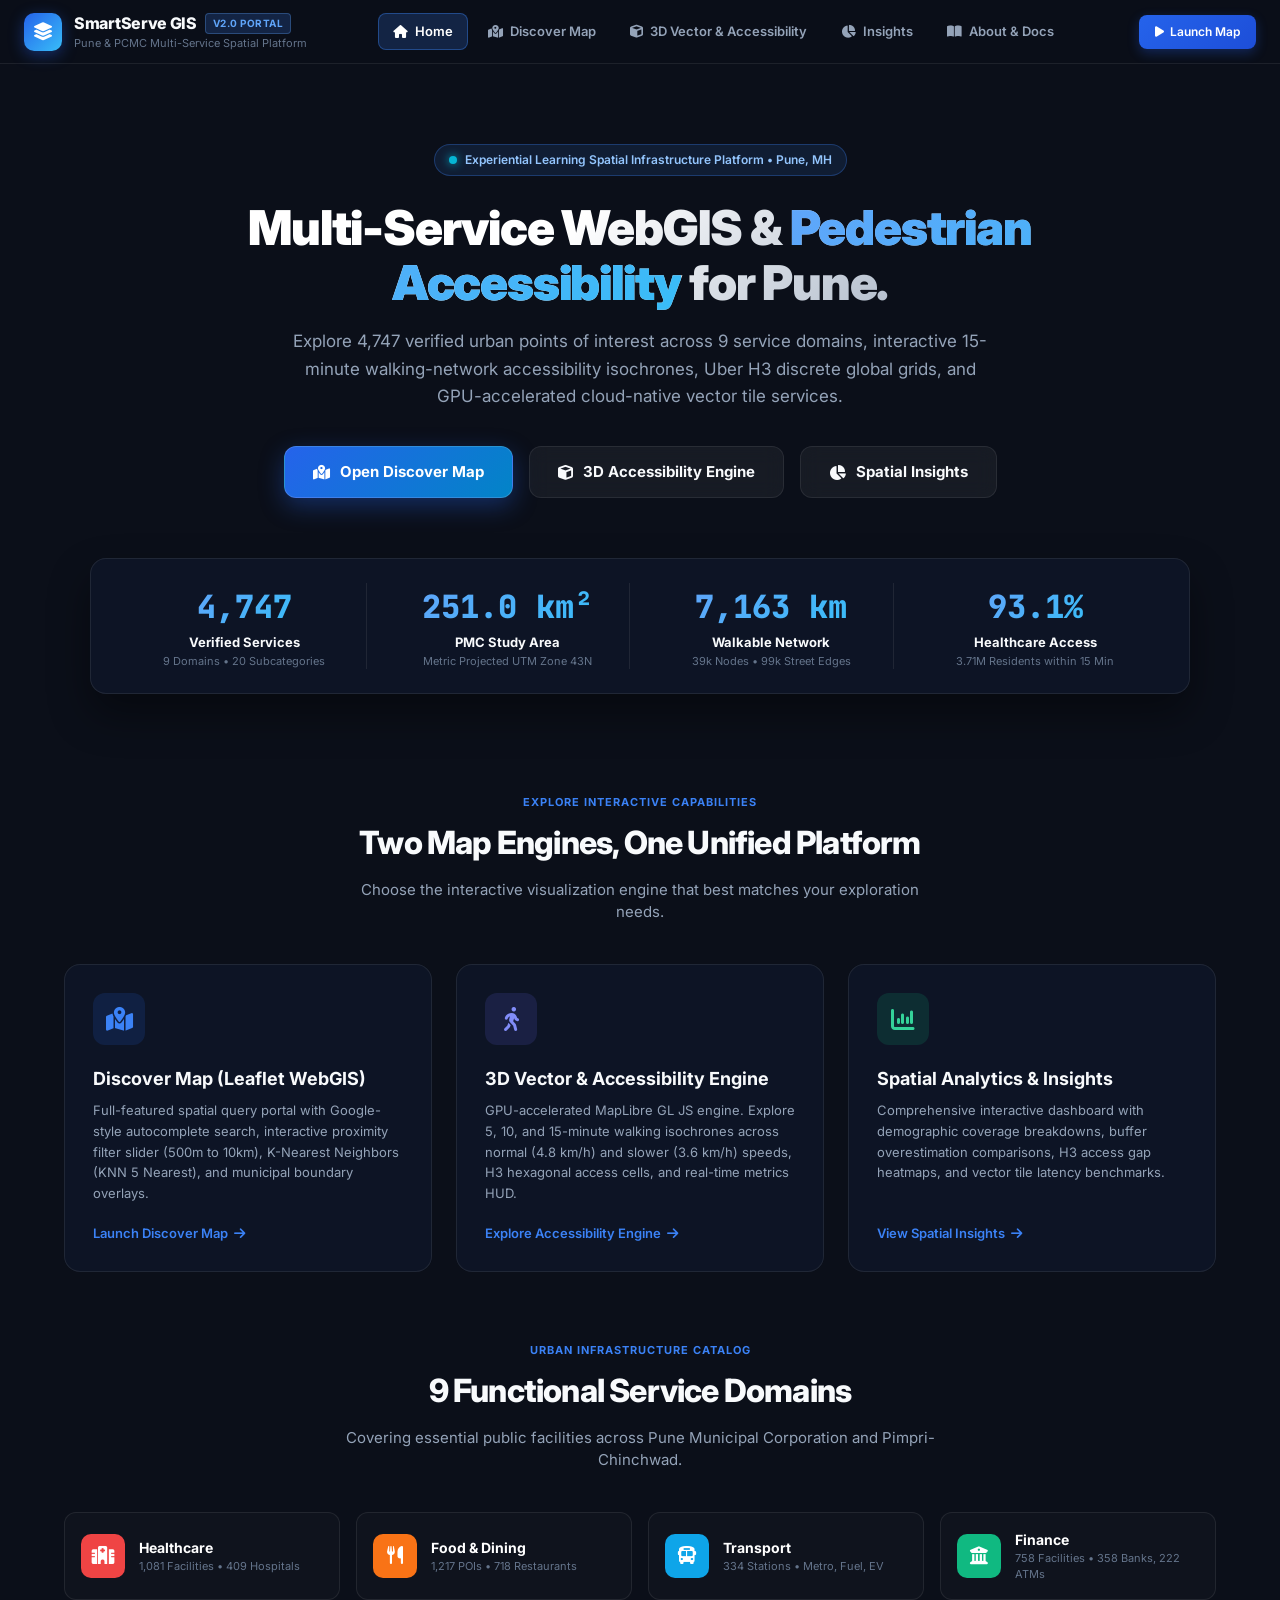
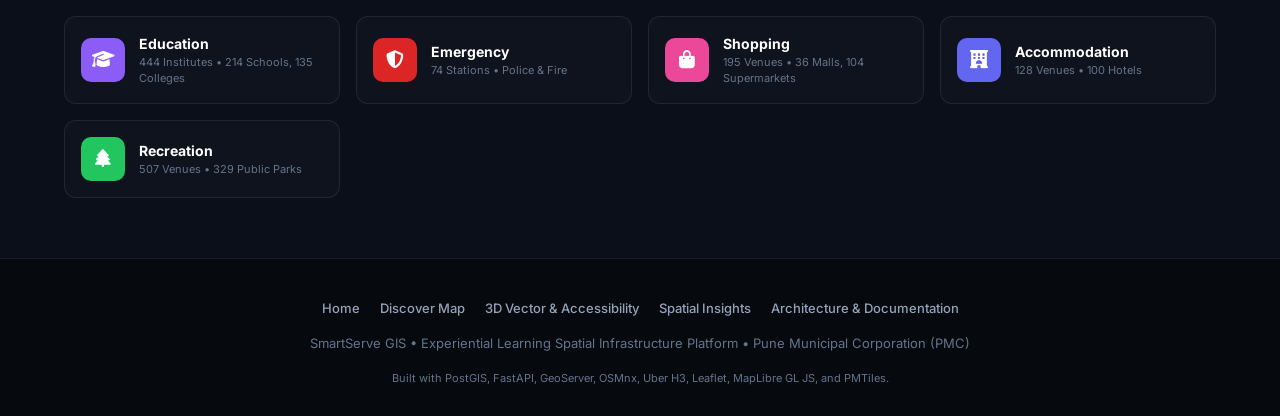
==== index.html @ 46ee6c57 "feat: complete SmartServe GIS multi-page WebGIS portal" ====
<!DOCTYPE html>
<html lang="en">
<head>
  <meta charset="UTF-8">
  <meta name="viewport" content="width=device-width, initial-scale=1.0">
  <title>SmartServe GIS – Pune & PCMC Location-Based Multi-Service WebGIS Portal</title>
  <meta name="description" content="Enterprise WebGIS Portal for Pune Municipal Corporation (PMC) and PCMC. 4,747 POIs, 9 service domains, 15-minute walking network isochrones, and H3 hexagonal spatial analytics.">

  <!-- Google Fonts: Inter & JetBrains Mono -->
  <link rel="preconnect" href="https://fonts.googleapis.com">
  <link rel="preconnect" href="https://fonts.gstatic.com" crossorigin>
  <link href="https://fonts.googleapis.com/css2?family=Inter:wght@400;500;600;700;800;900&family=JetBrains+Mono:wght@400;500;600;700&display=swap" rel="stylesheet">

  <!-- FontAwesome 6 Icons -->
  <link rel="stylesheet" href="https://cdnjs.cloudflare.com/ajax/libs/font-awesome/6.5.1/css/all.min.css">

  <!-- Custom Portal Stylesheet -->
  <link rel="stylesheet" href="css/portal.css">
</head>
<body>

  <!-- 1. TOP GLOBAL NAVIGATION -->
  <nav class="portal-navbar">
    <a href="index.html" class="nav-brand">
      <div class="nav-logo">
        <i class="fa-solid fa-layer-group"></i>
      </div>
      <div class="nav-title-group">
        <div class="nav-title">
          SmartServe GIS <span class="nav-badge">v2.0 Portal</span>
        </div>
        <div class="nav-subtitle">Pune &amp; PCMC Multi-Service Spatial Platform</div>
      </div>
    </a>

    <div class="nav-links">
      <a href="index.html" class="nav-link active">
        <i class="fa-solid fa-house"></i> Home
      </a>
      <a href="discover.html" class="nav-link">
        <i class="fa-solid fa-map-location-dot"></i> Discover Map
      </a>
      <a href="accessibility.html" class="nav-link">
        <i class="fa-solid fa-cube"></i> 3D Vector &amp; Accessibility
      </a>
      <a href="insights.html" class="nav-link">
        <i class="fa-solid fa-chart-pie"></i> Insights
      </a>
      <a href="about.html" class="nav-link">
        <i class="fa-solid fa-book-open"></i> About &amp; Docs
      </a>
    </div>

    <div class="nav-actions">
      <a href="discover.html" class="btn-launch-map">
        <i class="fa-solid fa-play"></i> Launch Map
      </a>
    </div>
  </nav>

  <!-- 2. MAIN BODY CONTENT -->
  <main class="portal-main">

    <!-- HERO SECTION -->
    <section class="hero-section">
      <div class="hero-pill">
        <span class="hero-pill-dot"></span>
        <span>Experiential Learning Spatial Infrastructure Platform &bull; Pune, MH</span>
      </div>

      <h1 class="hero-title">
        Multi-Service WebGIS &amp; <span>Pedestrian Accessibility</span> for Pune.
      </h1>

      <p class="hero-subtitle">
        Explore 4,747 verified urban points of interest across 9 service domains, interactive 15-minute walking-network accessibility isochrones, Uber H3 discrete global grids, and GPU-accelerated cloud-native vector tile services.
      </p>

      <div class="hero-cta-group">
        <a href="discover.html" class="btn-hero-primary">
          <i class="fa-solid fa-map-location-dot"></i> Open Discover Map
        </a>
        <a href="accessibility.html" class="btn-hero-secondary">
          <i class="fa-solid fa-cube"></i> 3D Accessibility Engine
        </a>
        <a href="insights.html" class="btn-hero-secondary">
          <i class="fa-solid fa-chart-pie"></i> Spatial Insights
        </a>
      </div>
    </section>

    <!-- METRICS STRIP -->
    <section class="stats-strip">
      <div class="stat-box">
        <div class="stat-num">4,747</div>
        <div class="stat-title">Verified Services</div>
        <div class="stat-desc">9 Domains &bull; 20 Subcategories</div>
      </div>
      <div class="stat-box">
        <div class="stat-num">251.0 km²</div>
        <div class="stat-title">PMC Study Area</div>
        <div class="stat-desc">Metric Projected UTM Zone 43N</div>
      </div>
      <div class="stat-box">
        <div class="stat-num">7,163 km</div>
        <div class="stat-title">Walkable Network</div>
        <div class="stat-desc">39k Nodes &bull; 99k Street Edges</div>
      </div>
      <div class="stat-box">
        <div class="stat-num">93.1%</div>
        <div class="stat-title">Healthcare Access</div>
        <div class="stat-desc">3.71M Residents within 15 Min</div>
      </div>
    </section>

    <!-- 3 PRIMARY PORTAL CARDS -->
    <section class="section-container">
      <div class="section-header">
        <div class="section-tag">Explore Interactive Capabilities</div>
        <h2 class="section-title">Two Map Engines, One Unified Platform</h2>
        <p class="section-subtitle">Choose the interactive visualization engine that best matches your exploration needs.</p>
      </div>

      <div class="grid-3">
        <!-- Card 1: Discover Map -->
        <a href="discover.html" class="feature-card">
          <div class="feature-icon-wrapper" style="background: rgba(37, 99, 235, 0.15); color: #3b82f6;">
            <i class="fa-solid fa-map-location-dot"></i>
          </div>
          <h3 class="feature-card-title">Discover Map (Leaflet WebGIS)</h3>
          <p class="feature-card-desc">
            Full-featured spatial query portal with Google-style autocomplete search, interactive proximity filter slider (500m to 10km), K-Nearest Neighbors (KNN 5 Nearest), and municipal boundary overlays.
          </p>
          <div class="feature-card-link">
            <span>Launch Discover Map</span> <i class="fa-solid fa-arrow-right"></i>
          </div>
        </a>

        <!-- Card 2: 3D Vector & Accessibility -->
        <a href="accessibility.html" class="feature-card">
          <div class="feature-icon-wrapper" style="background: rgba(99, 102, 241, 0.15); color: #818cf8;">
            <i class="fa-solid fa-person-walking"></i>
          </div>
          <h3 class="feature-card-title">3D Vector &amp; Accessibility Engine</h3>
          <p class="feature-card-desc">
            GPU-accelerated MapLibre GL JS engine. Explore 5, 10, and 15-minute walking isochrones across normal (4.8 km/h) and slower (3.6 km/h) speeds, H3 hexagonal access cells, and real-time metrics HUD.
          </p>
          <div class="feature-card-link">
            <span>Explore Accessibility Engine</span> <i class="fa-solid fa-arrow-right"></i>
          </div>
        </a>

        <!-- Card 3: Spatial Insights -->
        <a href="insights.html" class="feature-card">
          <div class="feature-icon-wrapper" style="background: rgba(16, 185, 129, 0.15); color: #34d399;">
            <i class="fa-solid fa-chart-column"></i>
          </div>
          <h3 class="feature-card-title">Spatial Analytics &amp; Insights</h3>
          <p class="feature-card-desc">
            Comprehensive interactive dashboard with demographic coverage breakdowns, buffer overestimation comparisons, H3 access gap heatmaps, and vector tile latency benchmarks.
          </p>
          <div class="feature-card-link">
            <span>View Spatial Insights</span> <i class="fa-solid fa-arrow-right"></i>
          </div>
        </a>
      </div>
    </section>

    <!-- SERVICE DOMAINS SHOWCASE -->
    <section class="section-container" style="padding-top: 10px;">
      <div class="section-header">
        <div class="section-tag">Urban Infrastructure Catalog</div>
        <h2 class="section-title">9 Functional Service Domains</h2>
        <p class="section-subtitle">Covering essential public facilities across Pune Municipal Corporation and Pimpri-Chinchwad.</p>
      </div>

      <div class="categories-showcase-grid">
        <div class="category-showcase-card">
          <div class="cat-icon-circle" style="background: #ef4444;">
            <i class="fa-solid fa-hospital"></i>
          </div>
          <div>
            <div class="cat-info-name">Healthcare</div>
            <div class="cat-info-count">1,081 Facilities &bull; 409 Hospitals</div>
          </div>
        </div>

        <div class="category-showcase-card">
          <div class="cat-icon-circle" style="background: #f97316;">
            <i class="fa-solid fa-utensils"></i>
          </div>
          <div>
            <div class="cat-info-name">Food &amp; Dining</div>
            <div class="cat-info-count">1,217 POIs &bull; 718 Restaurants</div>
          </div>
        </div>

        <div class="category-showcase-card">
          <div class="cat-icon-circle" style="background: #0ea5e9;">
            <i class="fa-solid fa-bus"></i>
          </div>
          <div>
            <div class="cat-info-name">Transport</div>
            <div class="cat-info-count">334 Stations &bull; Metro, Fuel, EV</div>
          </div>
        </div>

        <div class="category-showcase-card">
          <div class="cat-icon-circle" style="background: #10b981;">
            <i class="fa-solid fa-building-columns"></i>
          </div>
          <div>
            <div class="cat-info-name">Finance</div>
            <div class="cat-info-count">758 Facilities &bull; 358 Banks, 222 ATMs</div>
          </div>
        </div>

        <div class="category-showcase-card">
          <div class="cat-icon-circle" style="background: #8b5cf6;">
            <i class="fa-solid fa-graduation-cap"></i>
          </div>
          <div>
            <div class="cat-info-name">Education</div>
            <div class="cat-info-count">444 Institutes &bull; 214 Schools, 135 Colleges</div>
          </div>
        </div>

        <div class="category-showcase-card">
          <div class="cat-icon-circle" style="background: #dc2626;">
            <i class="fa-solid fa-shield-halved"></i>
          </div>
          <div>
            <div class="cat-info-name">Emergency</div>
            <div class="cat-info-count">74 Stations &bull; Police &amp; Fire</div>
          </div>
        </div>

        <div class="category-showcase-card">
          <div class="cat-icon-circle" style="background: #ec4899;">
            <i class="fa-solid fa-bag-shopping"></i>
          </div>
          <div>
            <div class="cat-info-name">Shopping</div>
            <div class="cat-info-count">195 Venues &bull; 36 Malls, 104 Supermarkets</div>
          </div>
        </div>

        <div class="category-showcase-card">
          <div class="cat-icon-circle" style="background: #6366f1;">
            <i class="fa-solid fa-hotel"></i>
          </div>
          <div>
            <div class="cat-info-name">Accommodation</div>
            <div class="cat-info-count">128 Venues &bull; 100 Hotels</div>
          </div>
        </div>

        <div class="category-showcase-card">
          <div class="cat-icon-circle" style="background: #22c55e;">
            <i class="fa-solid fa-tree"></i>
          </div>
          <div>
            <div class="cat-info-name">Recreation</div>
            <div class="cat-info-count">507 Venues &bull; 329 Public Parks</div>
          </div>
        </div>
      </div>
    </section>

  </main>

  <!-- 3. FOOTER -->
  <footer class="portal-footer">
    <div class="footer-content">
      <div class="footer-links">
        <a href="index.html">Home</a>
        <a href="discover.html">Discover Map</a>
        <a href="accessibility.html">3D Vector &amp; Accessibility</a>
        <a href="insights.html">Spatial Insights</a>
        <a href="about.html">Architecture &amp; Documentation</a>
      </div>
      <div>
        SmartServe GIS &bull; Experiential Learning Spatial Infrastructure Platform &bull; Pune Municipal Corporation (PMC)
      </div>
      <div style="font-size: 11px; color: var(--text-muted);">
        Built with PostGIS, FastAPI, GeoServer, OSMnx, Uber H3, Leaflet, MapLibre GL JS, and PMTiles.
      </div>
    </div>
  </footer>

</body>
</html>
---- css/portal.css ----
/* ============================================================================
   SmartServe GIS - Multi-Page WebGIS Portal Stylesheet
   Modern Glassmorphic Dark Design System for Pune & PCMC WebGIS
   ============================================================================ */

:root {
  --primary: #3b82f6;
  --primary-hover: #2563eb;
  --primary-light: rgba(59, 130, 246, 0.12);
  --accent-cyan: #06b6d4;
  --accent-indigo: #6366f1;
  --accent-purple: #8b5cf6;
  --accent-rose: #f43f5e;
  --accent-emerald: #10b981;
  --accent-amber: #f59e0b;

  --bg-darker: #06090e;
  --bg-dark: #0b0f19;
  --bg-card: rgba(15, 23, 42, 0.75);
  --bg-card-hover: rgba(30, 41, 59, 0.85);
  --border-color: rgba(255, 255, 255, 0.08);
  --border-highlight: rgba(59, 130, 246, 0.3);

  --text-primary: #f8fafc;
  --text-secondary: #94a3b8;
  --text-muted: #64748b;

  --font-sans: 'Inter', -apple-system, BlinkMacSystemFont, 'Segoe UI', Roboto, sans-serif;
  --font-mono: 'JetBrains Mono', monospace;
  --nav-height: 64px;
}

* {
  margin: 0;
  padding: 0;
  box-sizing: border-box;
}

body {
  font-family: var(--font-sans);
  background-color: var(--bg-dark);
  color: var(--text-primary);
  min-height: 100vh;
  display: flex;
  flex-direction: column;
  overflow-x: hidden;
  line-height: 1.5;
}

/* 1. UNIFIED PORTAL NAVIGATION BAR */
.portal-navbar {
  position: fixed;
  top: 0;
  left: 0;
  right: 0;
  height: var(--nav-height);
  background: rgba(11, 15, 25, 0.85);
  backdrop-filter: blur(20px);
  -webkit-backdrop-filter: blur(20px);
  border-bottom: 1px solid var(--border-color);
  display: flex;
  align-items: center;
  justify-content: space-between;
  padding: 0 24px;
  z-index: 10000;
  transition: all 0.3s ease;
}

.nav-brand {
  display: flex;
  align-items: center;
  gap: 12px;
  text-decoration: none;
  color: var(--text-primary);
}

.nav-logo {
  width: 38px;
  height: 38px;
  background: linear-gradient(135deg, #2563eb, #38bdf8);
  border-radius: 10px;
  display: flex;
  align-items: center;
  justify-content: center;
  font-size: 18px;
  color: #fff;
  box-shadow: 0 4px 15px rgba(37, 99, 235, 0.4);
}

.nav-title-group {
  display: flex;
  flex-direction: column;
}

.nav-title {
  font-size: 16px;
  font-weight: 800;
  letter-spacing: -0.3px;
  display: flex;
  align-items: center;
  gap: 8px;
}

.nav-badge {
  font-size: 10px;
  font-weight: 700;
  text-transform: uppercase;
  background: rgba(59, 130, 246, 0.2);
  color: #60a5fa;
  border: 1px solid rgba(96, 165, 250, 0.3);
  padding: 2px 7px;
  border-radius: 4px;
  letter-spacing: 0.5px;
}

.nav-subtitle {
  font-size: 11px;
  color: var(--text-muted);
}

/* Nav Links */
.nav-links {
  display: flex;
  align-items: center;
  gap: 6px;
}

.nav-link {
  color: var(--text-secondary);
  text-decoration: none;
  font-size: 13px;
  font-weight: 600;
  padding: 8px 14px;
  border-radius: 8px;
  display: flex;
  align-items: center;
  gap: 7px;
  transition: all 0.2s ease;
}

.nav-link:hover {
  color: var(--text-primary);
  background: rgba(255, 255, 255, 0.06);
}

.nav-link.active {
  color: #fff;
  background: rgba(59, 130, 246, 0.2);
  border: 1px solid rgba(59, 130, 246, 0.4);
}

.nav-actions {
  display: flex;
  align-items: center;
  gap: 12px;
}

.btn-launch-map {
  background: linear-gradient(135deg, #2563eb, #1d4ed8);
  color: #fff;
  border: none;
  font-size: 12px;
  font-weight: 600;
  padding: 8px 16px;
  border-radius: 8px;
  cursor: pointer;
  text-decoration: none;
  display: flex;
  align-items: center;
  gap: 6px;
  box-shadow: 0 4px 12px rgba(37, 99, 235, 0.3);
  transition: all 0.2s ease;
}

.btn-launch-map:hover {
  transform: translateY(-1px);
  box-shadow: 0 6px 18px rgba(37, 99, 235, 0.45);
}

/* 2. MAIN CONTENT WRAPPER */
.portal-main {
  margin-top: var(--nav-height);
  flex: 1;
  display: flex;
  flex-direction: column;
}

/* Fullscreen Map Page View */
.map-page-body {
  height: 100vh;
  overflow: hidden;
}

.map-page-body .portal-main {
  height: calc(100vh - var(--nav-height));
  margin-top: var(--nav-height);
}

.map-page-container {
  position: relative;
  width: 100%;
  height: 100%;
}

/* 3. HERO SECTION (HOME PAGE) */
.hero-section {
  position: relative;
  padding: 80px 24px 60px;
  max-width: 1200px;
  margin: 0 auto;
  text-align: center;
  display: flex;
  flex-direction: column;
  align-items: center;
}

.hero-pill {
  display: inline-flex;
  align-items: center;
  gap: 8px;
  background: rgba(59, 130, 246, 0.12);
  border: 1px solid rgba(59, 130, 246, 0.3);
  color: #93c5fd;
  font-size: 12px;
  font-weight: 600;
  padding: 6px 14px;
  border-radius: 20px;
  margin-bottom: 24px;
}

.hero-pill-dot {
  width: 8px;
  height: 8px;
  border-radius: 50%;
  background: var(--accent-cyan);
  box-shadow: 0 0 10px var(--accent-cyan);
}

.hero-title {
  font-size: 48px;
  font-weight: 900;
  letter-spacing: -1.2px;
  line-height: 1.15;
  margin-bottom: 18px;
  max-width: 850px;
  background: linear-gradient(135deg, #ffffff 40%, #94a3b8 100%);
  -webkit-background-clip: text;
  -webkit-text-fill-color: transparent;
}

.hero-title span {
  background: linear-gradient(135deg, #60a5fa, #38bdf8);
  -webkit-background-clip: text;
  -webkit-text-fill-color: transparent;
}

.hero-subtitle {
  font-size: 17px;
  color: var(--text-secondary);
  max-width: 720px;
  margin-bottom: 36px;
  line-height: 1.6;
}

.hero-cta-group {
  display: flex;
  align-items: center;
  gap: 16px;
  flex-wrap: wrap;
  justify-content: center;
}

.btn-hero-primary {
  background: linear-gradient(135deg, #2563eb, #0284c7);
  color: #fff;
  border: 1px solid rgba(255, 255, 255, 0.15);
  font-size: 15px;
  font-weight: 700;
  padding: 14px 28px;
  border-radius: 12px;
  text-decoration: none;
  display: inline-flex;
  align-items: center;
  gap: 10px;
  box-shadow: 0 8px 24px rgba(37, 99, 235, 0.35);
  transition: all 0.25s ease;
}

.btn-hero-primary:hover {
  transform: translateY(-2px);
  box-shadow: 0 12px 30px rgba(37, 99, 235, 0.5);
}

.btn-hero-secondary {
  background: rgba(255, 255, 255, 0.05);
  color: var(--text-primary);
  border: 1px solid var(--border-color);
  font-size: 15px;
  font-weight: 700;
  padding: 14px 28px;
  border-radius: 12px;
  text-decoration: none;
  display: inline-flex;
  align-items: center;
  gap: 10px;
  backdrop-filter: blur(10px);
  transition: all 0.25s ease;
}

.btn-hero-secondary:hover {
  background: rgba(255, 255, 255, 0.1);
  border-color: rgba(255, 255, 255, 0.25);
  transform: translateY(-2px);
}

/* 4. STATS COUNTER STRIP */
.stats-strip {
  max-width: 1100px;
  margin: 0 auto 60px;
  width: calc(100% - 48px);
  background: var(--bg-card);
  backdrop-filter: blur(20px);
  -webkit-backdrop-filter: blur(20px);
  border: 1px solid var(--border-color);
  border-radius: 16px;
  padding: 24px 32px;
  display: grid;
  grid-template-columns: repeat(4, 1fr);
  gap: 20px;
  box-shadow: 0 20px 40px rgba(0, 0, 0, 0.4);
}

.stat-box {
  display: flex;
  flex-direction: column;
  align-items: center;
  text-align: center;
  border-right: 1px solid var(--border-color);
}

.stat-box:last-child {
  border-right: none;
}

.stat-num {
  font-size: 32px;
  font-weight: 900;
  font-family: var(--font-mono);
  background: linear-gradient(135deg, #60a5fa, #38bdf8);
  -webkit-background-clip: text;
  -webkit-text-fill-color: transparent;
}

.stat-title {
  font-size: 13px;
  font-weight: 700;
  color: var(--text-primary);
  margin-top: 2px;
}

.stat-desc {
  font-size: 11px;
  color: var(--text-muted);
}

/* 5. FEATURE CARDS GRID */
.section-container {
  max-width: 1200px;
  margin: 0 auto;
  padding: 40px 24px 60px;
  width: 100%;
}

.section-header {
  text-align: center;
  margin-bottom: 40px;
}

.section-tag {
  font-size: 11px;
  font-weight: 700;
  text-transform: uppercase;
  color: var(--primary);
  letter-spacing: 1px;
  margin-bottom: 8px;
}

.section-title {
  font-size: 32px;
  font-weight: 800;
  letter-spacing: -0.8px;
  color: var(--text-primary);
  margin-bottom: 12px;
}

.section-subtitle {
  font-size: 15px;
  color: var(--text-secondary);
  max-width: 600px;
  margin: 0 auto;
}

.grid-3 {
  display: grid;
  grid-template-columns: repeat(3, 1fr);
  gap: 24px;
}

.feature-card {
  background: var(--bg-card);
  backdrop-filter: blur(16px);
  -webkit-backdrop-filter: blur(16px);
  border: 1px solid var(--border-color);
  border-radius: 16px;
  padding: 28px;
  display: flex;
  flex-direction: column;
  transition: all 0.3s cubic-bezier(0.4, 0, 0.2, 1);
  text-decoration: none;
  color: inherit;
}

.feature-card:hover {
  transform: translateY(-5px);
  border-color: var(--border-highlight);
  box-shadow: 0 16px 32px rgba(0, 0, 0, 0.4);
}

.feature-icon-wrapper {
  width: 52px;
  height: 52px;
  border-radius: 12px;
  display: flex;
  align-items: center;
  justify-content: center;
  font-size: 24px;
  margin-bottom: 20px;
}

.feature-card-title {
  font-size: 18px;
  font-weight: 700;
  margin-bottom: 8px;
  color: var(--text-primary);
}

.feature-card-desc {
  font-size: 13px;
  color: var(--text-secondary);
  line-height: 1.6;
  flex: 1;
}

.feature-card-link {
  font-size: 13px;
  font-weight: 600;
  color: var(--primary);
  display: inline-flex;
  align-items: center;
  gap: 6px;
  margin-top: 20px;
}

/* 6. CATEGORY BADGES GRID */
.categories-showcase-grid {
  display: grid;
  grid-template-columns: repeat(auto-fill, minmax(240px, 1fr));
  gap: 16px;
}

.category-showcase-card {
  background: rgba(255, 255, 255, 0.02);
  border: 1px solid var(--border-color);
  border-radius: 12px;
  padding: 16px;
  display: flex;
  align-items: center;
  gap: 14px;
  transition: all 0.2s ease;
}

.category-showcase-card:hover {
  background: rgba(255, 255, 255, 0.05);
  border-color: rgba(255, 255, 255, 0.2);
  transform: translateY(-2px);
}

.cat-icon-circle {
  width: 44px;
  height: 44px;
  border-radius: 10px;
  display: flex;
  align-items: center;
  justify-content: center;
  font-size: 18px;
  color: #fff;
  flex-shrink: 0;
}

.cat-info-name {
  font-size: 14px;
  font-weight: 700;
  color: #fff;
}

.cat-info-count {
  font-size: 11px;
  color: var(--text-muted);
}

/* 7. FOOTER */
.portal-footer {
  background: var(--bg-darker);
  border-top: 1px solid var(--border-color);
  padding: 40px 24px 30px;
  color: var(--text-muted);
  font-size: 13px;
  text-align: center;
  margin-top: auto;
}

.footer-content {
  max-width: 1200px;
  margin: 0 auto;
  display: flex;
  flex-direction: column;
  gap: 16px;
  align-items: center;
}

.footer-links {
  display: flex;
  gap: 20px;
  flex-wrap: wrap;
  justify-content: center;
}

.footer-links a {
  color: var(--text-secondary);
  text-decoration: none;
  font-weight: 500;
  transition: color 0.2s ease;
}

.footer-links a:hover {
  color: #fff;
}

/* Mobile Media Queries */
@media (max-width: 868px) {
  .nav-links {
    display: none;
  }
  .hero-title {
    font-size: 34px;
  }
  .stats-strip {
    grid-template-columns: repeat(2, 1fr);
  }
  .stat-box:nth-child(2) {
    border-right: none;
  }
  .grid-3 {
    grid-template-columns: 1fr;
  }
}
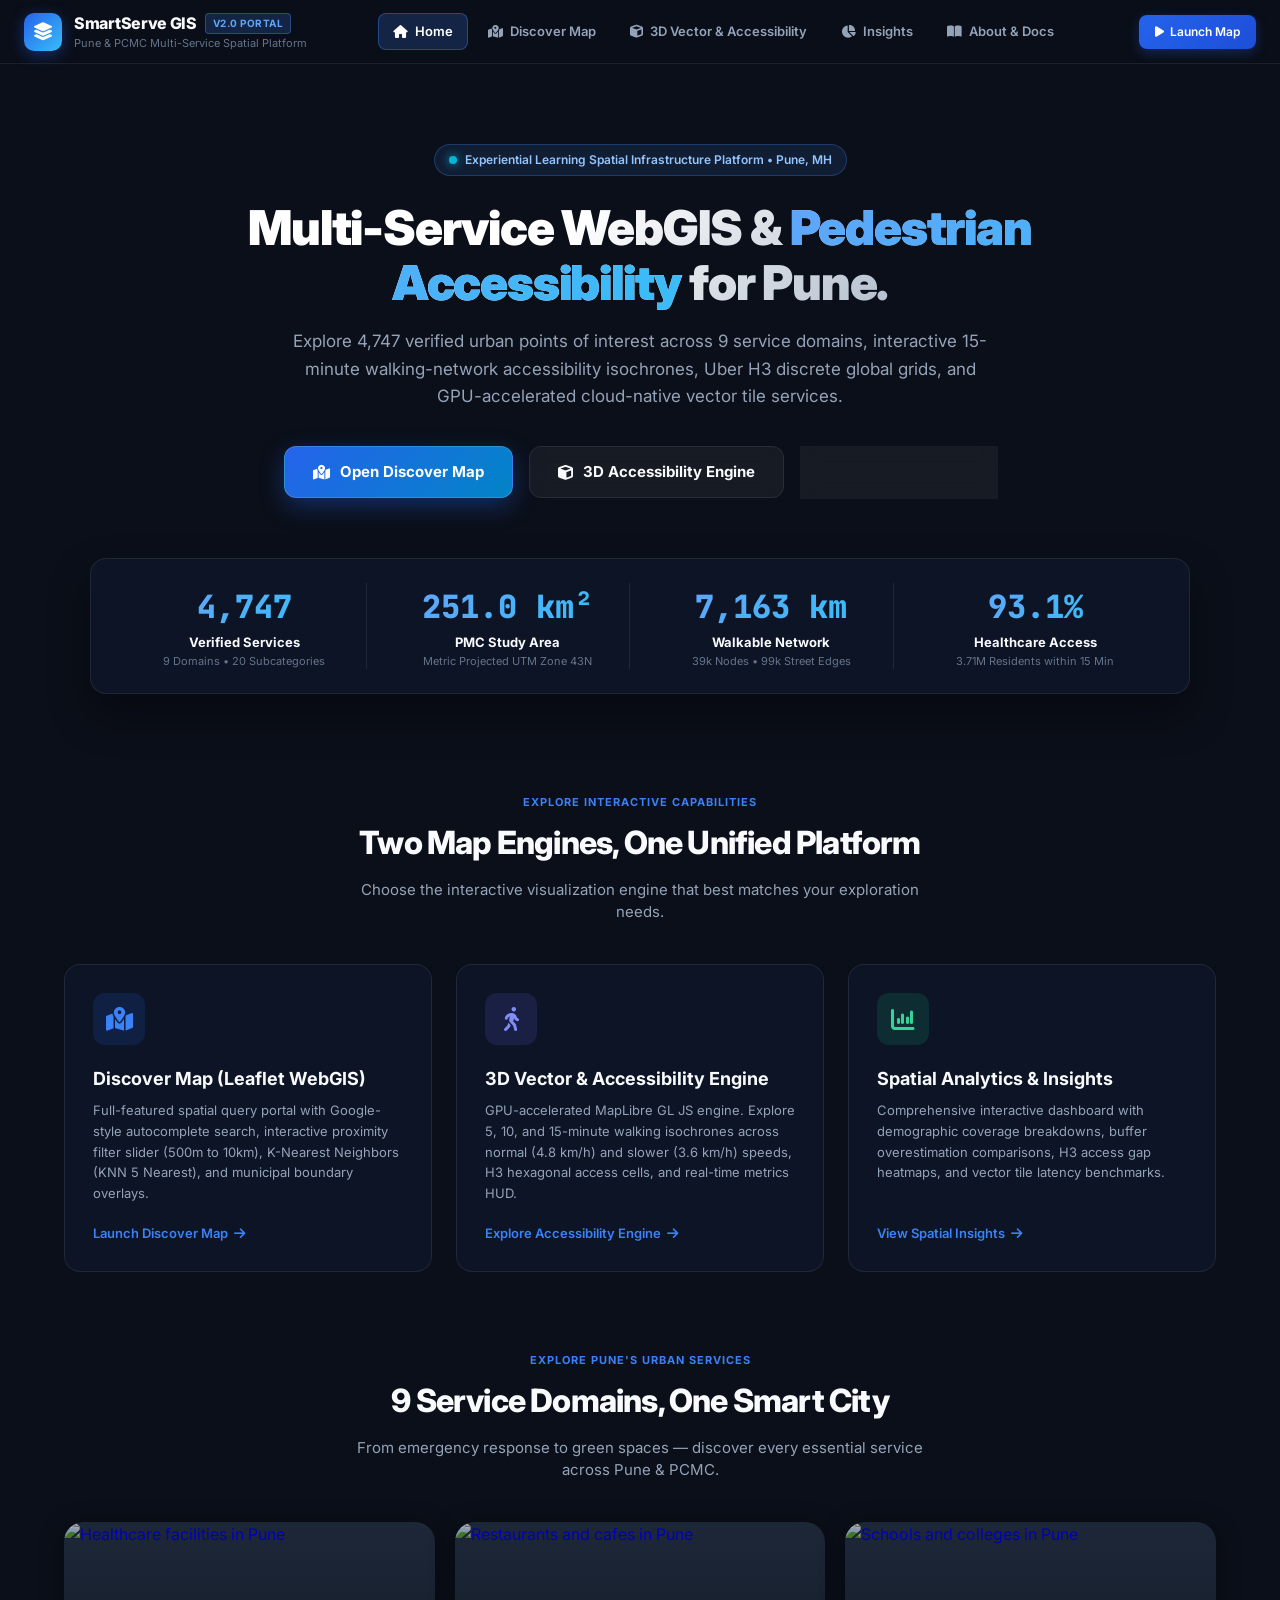
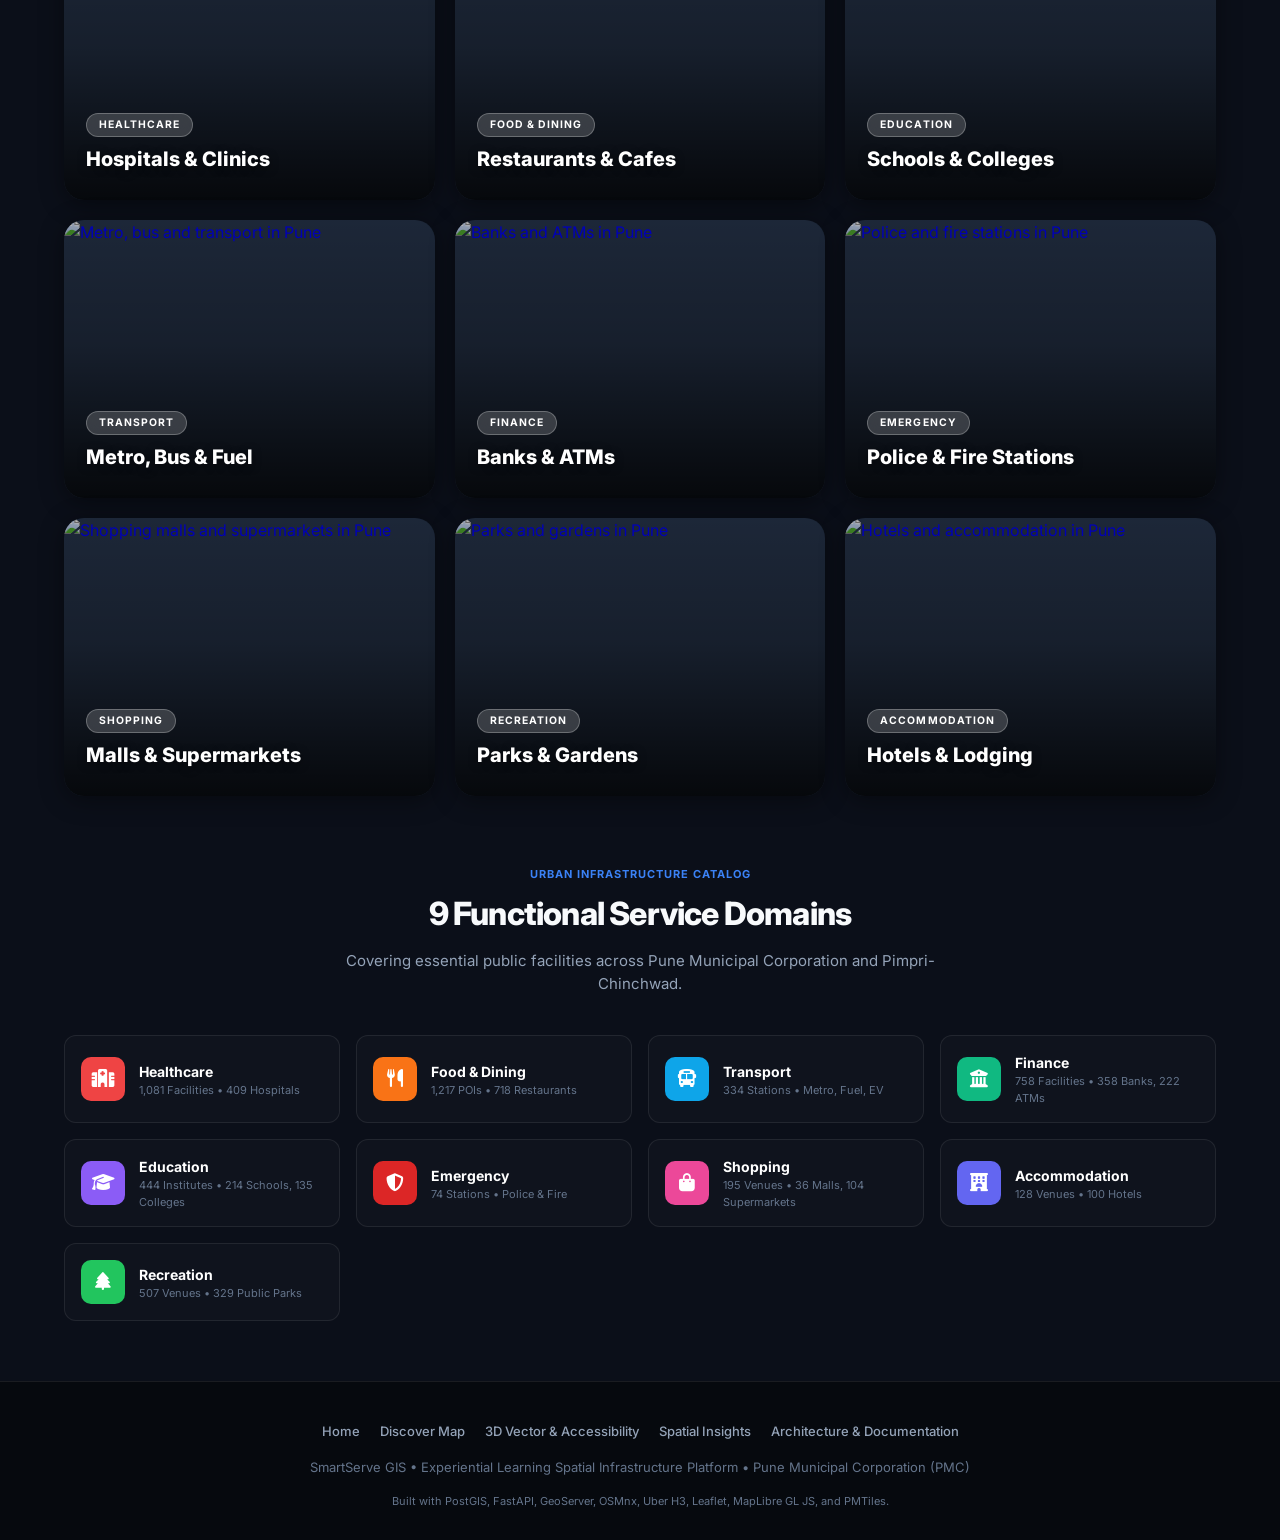
==== commit ea9ba499: "feat: add VibePune-style photo cards for all 9 service categories and deep linking" ====
--- a/index.html
+++ b/index.html
@@ -163,6 +163,129 @@
             <span>View Spatial Insights</span> <i class="fa-solid fa-arrow-right"></i>
           </div>
         </a>
+      </div>
+    </section>
+
+    <!-- ============================================================ -->
+    <!-- SERVICE PHOTO CARDS (VibePune-style) -->
+    <!-- ============================================================ -->
+    <section class="section-container service-photo-section">
+      <div class="section-header">
+        <div class="section-tag">Explore Pune's Urban Services</div>
+        <h2 class="section-title">9 Service Domains, One Smart City</h2>
+        <p class="section-subtitle">From emergency response to green spaces — discover every essential service across Pune &amp; PCMC.</p>
+      </div>
+
+      <div class="service-photo-grid">
+
+        <!-- 1. Healthcare -->
+        <a href="discover.html?cat=Healthcare" class="service-photo-card">
+          <img src="https://images.unsplash.com/photo-1519494026892-80bbd2d6fd0d?w=800&q=80&auto=format&fit=crop"
+               alt="Healthcare facilities in Pune" loading="lazy">
+          <div class="spc-overlay"></div>
+          <div class="spc-content">
+            <span class="spc-tag">HEALTHCARE</span>
+            <h3 class="spc-title">Hospitals &amp; Clinics</h3>
+            <p class="spc-desc">1,081 verified facilities — hospitals, clinics, and pharmacies mapped across PMC &amp; PCMC.</p>
+          </div>
+        </a>
+
+        <!-- 2. Food & Dining -->
+        <a href="discover.html?cat=Food" class="service-photo-card">
+          <img src="https://images.unsplash.com/photo-1555396273-367ea4eb4db5?w=800&q=80&auto=format&fit=crop"
+               alt="Restaurants and cafes in Pune" loading="lazy">
+          <div class="spc-overlay"></div>
+          <div class="spc-content">
+            <span class="spc-tag">FOOD &amp; DINING</span>
+            <h3 class="spc-title">Restaurants &amp; Cafes</h3>
+            <p class="spc-desc">1,217 dining spots — from Irani chai cafes and bakeries to rooftop restaurants and street food.</p>
+          </div>
+        </a>
+
+        <!-- 3. Education -->
+        <a href="discover.html?cat=Education" class="service-photo-card">
+          <img src="https://images.unsplash.com/photo-1562774053-701939374585?w=800&q=80&auto=format&fit=crop"
+               alt="Schools and colleges in Pune" loading="lazy">
+          <div class="spc-overlay"></div>
+          <div class="spc-content">
+            <span class="spc-tag">EDUCATION</span>
+            <h3 class="spc-title">Schools &amp; Colleges</h3>
+            <p class="spc-desc">444 institutes — 214 schools, 135 colleges &amp; engineering institutions across Pune's education hubs.</p>
+          </div>
+        </a>
+
+        <!-- 4. Transport -->
+        <a href="discover.html?cat=Transport" class="service-photo-card">
+          <img src="https://images.unsplash.com/photo-1596237563267-84ffd99c80e1?w=800&q=80&auto=format&fit=crop"
+               alt="Metro, bus and transport in Pune" loading="lazy">
+          <div class="spc-overlay"></div>
+          <div class="spc-content">
+            <span class="spc-tag">TRANSPORT</span>
+            <h3 class="spc-title">Metro, Bus &amp; Fuel</h3>
+            <p class="spc-desc">334 transit nodes — metro stations, PMPML bus stops, petrol pumps &amp; EV charging stations.</p>
+          </div>
+        </a>
+
+        <!-- 5. Finance -->
+        <a href="discover.html?cat=Finance" class="service-photo-card">
+          <img src="https://images.unsplash.com/photo-1541354329998-f4d9a9f9297f?w=800&q=80&auto=format&fit=crop"
+               alt="Banks and ATMs in Pune" loading="lazy">
+          <div class="spc-overlay"></div>
+          <div class="spc-content">
+            <span class="spc-tag">FINANCE</span>
+            <h3 class="spc-title">Banks &amp; ATMs</h3>
+            <p class="spc-desc">758 financial nodes — 358 bank branches and 222 ATMs for seamless urban financial access.</p>
+          </div>
+        </a>
+
+        <!-- 6. Emergency -->
+        <a href="discover.html?cat=Emergency" class="service-photo-card">
+          <img src="https://images.unsplash.com/photo-1587745416684-47953f16f02f?w=800&q=80&auto=format&fit=crop"
+               alt="Police and fire stations in Pune" loading="lazy">
+          <div class="spc-overlay"></div>
+          <div class="spc-content">
+            <span class="spc-tag">EMERGENCY</span>
+            <h3 class="spc-title">Police &amp; Fire Stations</h3>
+            <p class="spc-desc">74 emergency stations — Pune Police chowkis and fire brigade response points citywide.</p>
+          </div>
+        </a>
+
+        <!-- 7. Shopping -->
+        <a href="discover.html?cat=Shopping" class="service-photo-card">
+          <img src="https://images.unsplash.com/photo-1483985988355-763728e1935b?w=800&q=80&auto=format&fit=crop"
+               alt="Shopping malls and supermarkets in Pune" loading="lazy">
+          <div class="spc-overlay"></div>
+          <div class="spc-content">
+            <span class="spc-tag">SHOPPING</span>
+            <h3 class="spc-title">Malls &amp; Supermarkets</h3>
+            <p class="spc-desc">195 retail venues — 36 shopping malls and 104 supermarkets for urban retail convenience.</p>
+          </div>
+        </a>
+
+        <!-- 8. Recreation & Parks -->
+        <a href="discover.html?cat=Recreation" class="service-photo-card">
+          <img src="https://images.unsplash.com/photo-1500534314209-a25ddb2bd429?w=800&q=80&auto=format&fit=crop"
+               alt="Parks and gardens in Pune" loading="lazy">
+          <div class="spc-overlay"></div>
+          <div class="spc-content">
+            <span class="spc-tag">RECREATION</span>
+            <h3 class="spc-title">Parks &amp; Gardens</h3>
+            <p class="spc-desc">507 green spaces — 329 public parks and botanical gardens for Pune's outdoor lifestyle.</p>
+          </div>
+        </a>
+
+        <!-- 9. Accommodation -->
+        <a href="discover.html?cat=Accommodation" class="service-photo-card">
+          <img src="https://images.unsplash.com/photo-1566073771259-6a8506099945?w=800&q=80&auto=format&fit=crop"
+               alt="Hotels and accommodation in Pune" loading="lazy">
+          <div class="spc-overlay"></div>
+          <div class="spc-content">
+            <span class="spc-tag">ACCOMMODATION</span>
+            <h3 class="spc-title">Hotels &amp; Lodging</h3>
+            <p class="spc-desc">128 properties — from budget guesthouses to premium hotels across Koregaon Park &amp; Bund Garden.</p>
+          </div>
+        </a>
+
       </div>
     </section>
 
--- a/css/portal.css
+++ b/css/portal.css
@@ -564,3 +564,148 @@
     grid-template-columns: 1fr;
   }
 }
+
+
+/* ================================================================
+   SERVICE PHOTO CARDS  —  VibePune-style image cards
+   ================================================================ */
+
+.service-photo-section {
+  padding-top: 20px;
+}
+
+.service-photo-grid {
+  display: grid;
+  grid-template-columns: repeat(3, 1fr);
+  gap: 20px;
+  margin-top: 32px;
+}
+
+@media (max-width: 1024px) {
+  .service-photo-grid {
+    grid-template-columns: repeat(2, 1fr);
+  }
+}
+
+@media (max-width: 600px) {
+  .service-photo-grid {
+    grid-template-columns: 1fr;
+  }
+}
+
+/* Individual photo card */
+.service-photo-card {
+  position: relative;
+  display: block;
+  border-radius: 20px;
+  overflow: hidden;
+  text-decoration: none;
+  cursor: pointer;
+  aspect-ratio: 4 / 3;
+  background: #1e293b;
+  box-shadow: 0 4px 24px rgba(0,0,0,0.4);
+  transition: transform 0.35s cubic-bezier(0.34,1.56,0.64,1),
+              box-shadow 0.35s ease;
+}
+
+.service-photo-card:hover {
+  transform: translateY(-6px) scale(1.015);
+  box-shadow: 0 16px 48px rgba(0,0,0,0.55);
+}
+
+/* Background image */
+.service-photo-card img {
+  position: absolute;
+  inset: 0;
+  width: 100%;
+  height: 100%;
+  object-fit: cover;
+  transition: transform 0.5s ease;
+  filter: brightness(0.75) saturate(1.1);
+}
+
+.service-photo-card:hover img {
+  transform: scale(1.07);
+  filter: brightness(0.6) saturate(1.2);
+}
+
+/* Dark gradient overlay — stronger at bottom */
+.spc-overlay {
+  position: absolute;
+  inset: 0;
+  background: linear-gradient(
+    to bottom,
+    rgba(0,0,0,0.05) 0%,
+    rgba(0,0,0,0.25) 45%,
+    rgba(0,0,0,0.80) 100%
+  );
+  transition: background 0.35s ease;
+}
+
+.service-photo-card:hover .spc-overlay {
+  background: linear-gradient(
+    to bottom,
+    rgba(0,0,0,0.10) 0%,
+    rgba(0,0,0,0.35) 40%,
+    rgba(0,0,0,0.90) 100%
+  );
+}
+
+/* Text content block at bottom */
+.spc-content {
+  position: absolute;
+  bottom: 0;
+  left: 0;
+  right: 0;
+  padding: 20px 22px 22px;
+  display: flex;
+  flex-direction: column;
+  gap: 6px;
+  z-index: 2;
+}
+
+/* Category label pill */
+.spc-tag {
+  display: inline-block;
+  background: rgba(255,255,255,0.18);
+  backdrop-filter: blur(8px);
+  -webkit-backdrop-filter: blur(8px);
+  border: 1px solid rgba(255,255,255,0.25);
+  border-radius: 20px;
+  padding: 3px 12px;
+  font-size: 0.65rem;
+  font-weight: 700;
+  letter-spacing: 0.10em;
+  color: #fff;
+  text-transform: uppercase;
+  width: fit-content;
+  margin-bottom: 4px;
+}
+
+/* Card title */
+.spc-title {
+  font-family: 'Inter', sans-serif;
+  font-size: 1.25rem;
+  font-weight: 800;
+  color: #fff;
+  line-height: 1.25;
+  margin: 0;
+  text-shadow: 0 2px 8px rgba(0,0,0,0.5);
+}
+
+/* Card description */
+.spc-desc {
+  font-size: 0.80rem;
+  color: rgba(255,255,255,0.80);
+  line-height: 1.5;
+  margin: 0;
+  max-height: 0;
+  overflow: hidden;
+  opacity: 0;
+  transition: max-height 0.35s ease, opacity 0.35s ease;
+}
+
+.service-photo-card:hover .spc-desc {
+  max-height: 60px;
+  opacity: 1;
+}
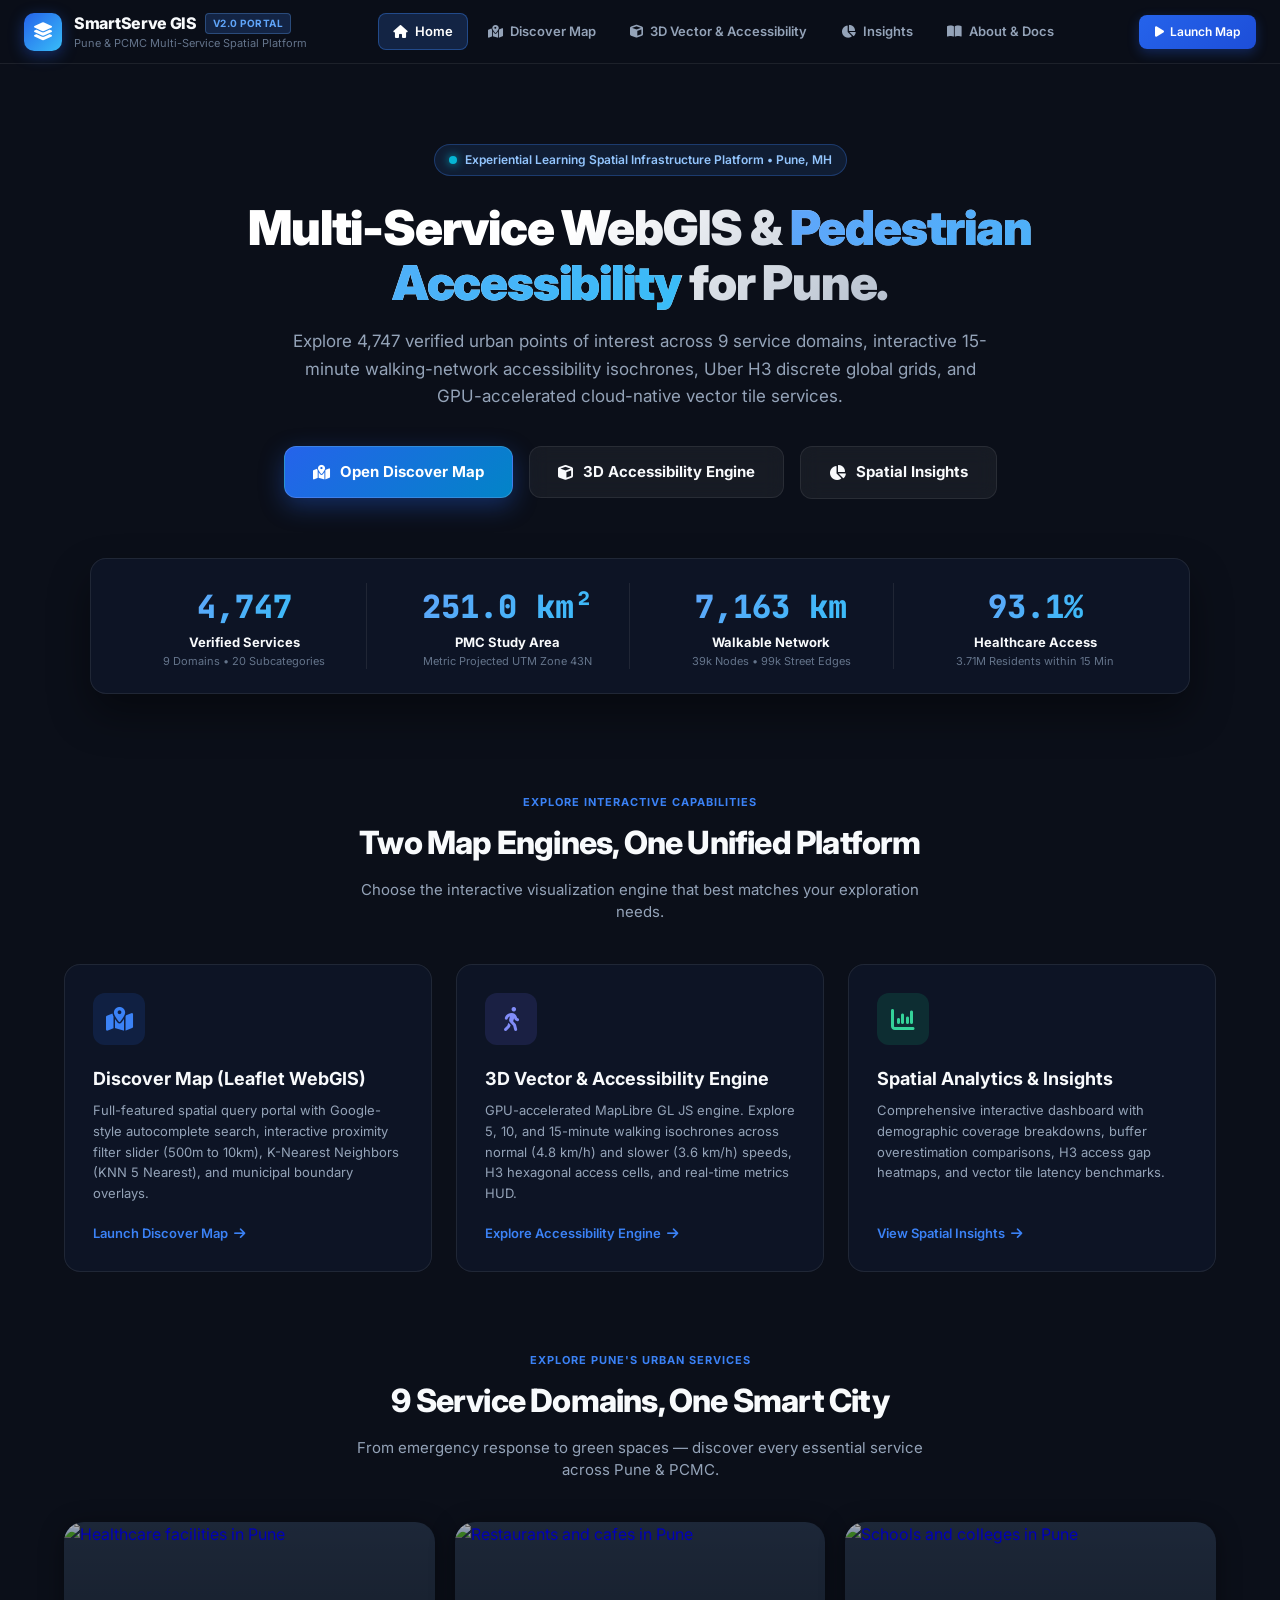
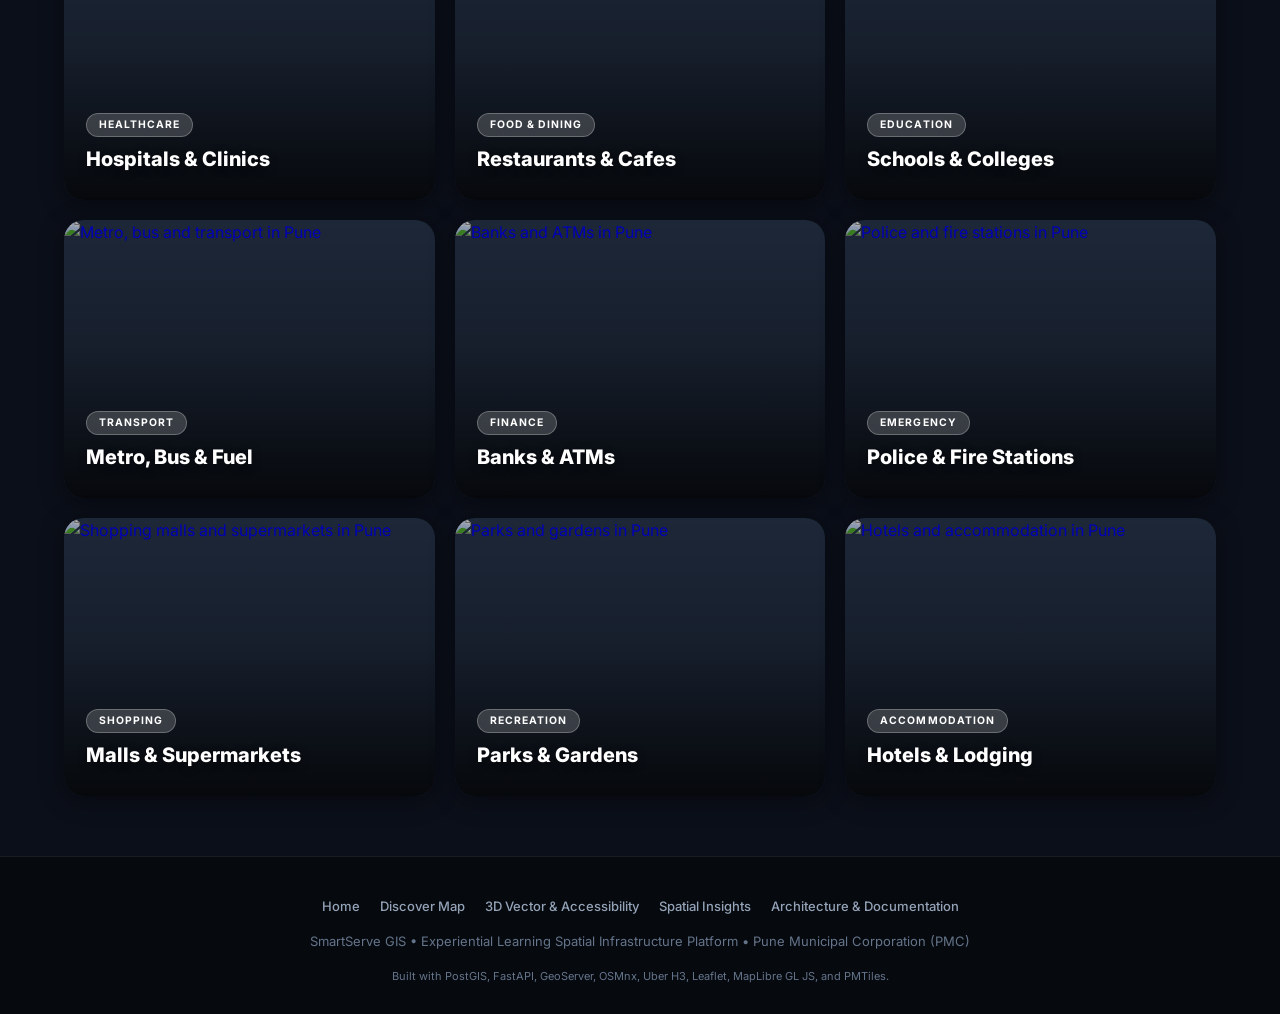
==== commit 7578171c: "chore: remove redundant 9 Functional Service Domains icon section from homepage" ====
--- a/index.html
+++ b/index.html
@@ -286,107 +286,6 @@
           </div>
         </a>
 
-      </div>
-    </section>
-
-    <!-- SERVICE DOMAINS SHOWCASE -->
-    <section class="section-container" style="padding-top: 10px;">
-      <div class="section-header">
-        <div class="section-tag">Urban Infrastructure Catalog</div>
-        <h2 class="section-title">9 Functional Service Domains</h2>
-        <p class="section-subtitle">Covering essential public facilities across Pune Municipal Corporation and Pimpri-Chinchwad.</p>
-      </div>
-
-      <div class="categories-showcase-grid">
-        <div class="category-showcase-card">
-          <div class="cat-icon-circle" style="background: #ef4444;">
-            <i class="fa-solid fa-hospital"></i>
-          </div>
-          <div>
-            <div class="cat-info-name">Healthcare</div>
-            <div class="cat-info-count">1,081 Facilities &bull; 409 Hospitals</div>
-          </div>
-        </div>
-
-        <div class="category-showcase-card">
-          <div class="cat-icon-circle" style="background: #f97316;">
-            <i class="fa-solid fa-utensils"></i>
-          </div>
-          <div>
-            <div class="cat-info-name">Food &amp; Dining</div>
-            <div class="cat-info-count">1,217 POIs &bull; 718 Restaurants</div>
-          </div>
-        </div>
-
-        <div class="category-showcase-card">
-          <div class="cat-icon-circle" style="background: #0ea5e9;">
-            <i class="fa-solid fa-bus"></i>
-          </div>
-          <div>
-            <div class="cat-info-name">Transport</div>
-            <div class="cat-info-count">334 Stations &bull; Metro, Fuel, EV</div>
-          </div>
-        </div>
-
-        <div class="category-showcase-card">
-          <div class="cat-icon-circle" style="background: #10b981;">
-            <i class="fa-solid fa-building-columns"></i>
-          </div>
-          <div>
-            <div class="cat-info-name">Finance</div>
-            <div class="cat-info-count">758 Facilities &bull; 358 Banks, 222 ATMs</div>
-          </div>
-        </div>
-
-        <div class="category-showcase-card">
-          <div class="cat-icon-circle" style="background: #8b5cf6;">
-            <i class="fa-solid fa-graduation-cap"></i>
-          </div>
-          <div>
-            <div class="cat-info-name">Education</div>
-            <div class="cat-info-count">444 Institutes &bull; 214 Schools, 135 Colleges</div>
-          </div>
-        </div>
-
-        <div class="category-showcase-card">
-          <div class="cat-icon-circle" style="background: #dc2626;">
-            <i class="fa-solid fa-shield-halved"></i>
-          </div>
-          <div>
-            <div class="cat-info-name">Emergency</div>
-            <div class="cat-info-count">74 Stations &bull; Police &amp; Fire</div>
-          </div>
-        </div>
-
-        <div class="category-showcase-card">
-          <div class="cat-icon-circle" style="background: #ec4899;">
-            <i class="fa-solid fa-bag-shopping"></i>
-          </div>
-          <div>
-            <div class="cat-info-name">Shopping</div>
-            <div class="cat-info-count">195 Venues &bull; 36 Malls, 104 Supermarkets</div>
-          </div>
-        </div>
-
-        <div class="category-showcase-card">
-          <div class="cat-icon-circle" style="background: #6366f1;">
-            <i class="fa-solid fa-hotel"></i>
-          </div>
-          <div>
-            <div class="cat-info-name">Accommodation</div>
-            <div class="cat-info-count">128 Venues &bull; 100 Hotels</div>
-          </div>
-        </div>
-
-        <div class="category-showcase-card">
-          <div class="cat-icon-circle" style="background: #22c55e;">
-            <i class="fa-solid fa-tree"></i>
-          </div>
-          <div>
-            <div class="cat-info-name">Recreation</div>
-            <div class="cat-info-count">507 Venues &bull; 329 Public Parks</div>
-          </div>
-        </div>
       </div>
     </section>
 
